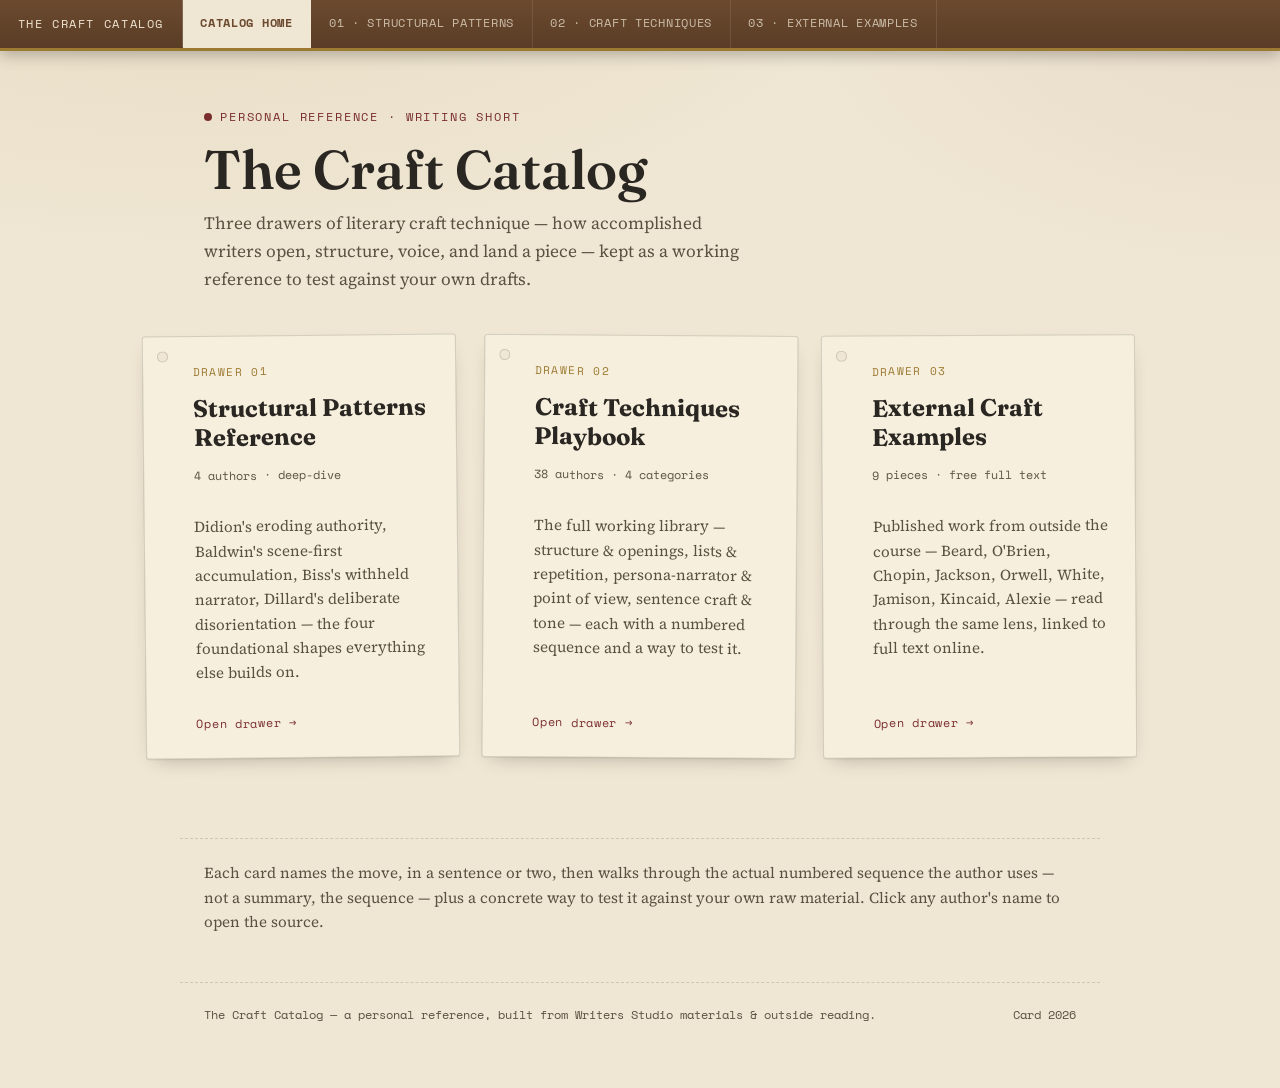
==== craft-catalog/index.html @ d4618dec "Add Octavia Butler entry to Craft Techniques Playbook" ====
<!DOCTYPE html>
<html lang="en">
<head>
<meta charset="UTF-8">
<meta name="viewport" content="width=device-width, initial-scale=1.0">
<title>The Craft Catalog</title>
<meta name="description" content="A personal card-catalog of literary craft technique — structural patterns, a full technique playbook, and outside published examples.">
<link rel="stylesheet" href="styles.css">
</head>
<body>
<a class="skip-link" href="#main">Skip to content</a>
<nav class="rail" aria-label="Site sections">
    <span class="rail-brand">The Craft Catalog</span>
    <div class="rail-tabs">
      <a class="rail-tab" href="index.html" aria-current="page">CATALOG HOME</a>
      <a class="rail-tab" href="structural-patterns.html" >01 · STRUCTURAL PATTERNS</a>
      <a class="rail-tab" href="playbook.html" >02 · CRAFT TECHNIQUES</a>
      <a class="rail-tab" href="external-examples.html" >03 · EXTERNAL EXAMPLES</a>
    </div>
  </nav>
<header class="hero">
  <span class="hero-eyebrow">Personal reference · Writing Short</span>
  <h1>The Craft Catalog</h1>
  <p>Three drawers of literary craft technique — how accomplished writers open, structure, voice, and land a piece — kept as a working reference to test against your own drafts.</p>
</header>
<main id="main">
<section class="catalog" aria-label="Catalog drawers">
  <a class="drawer-card" href="structural-patterns.html">
    <span class="punch" aria-hidden="true"></span>
    <span class="tab-index">DRAWER 01</span>
    <h2>Structural Patterns Reference</h2>
    <span class="count">4 authors · deep-dive</span>
    <p class="desc">Didion's eroding authority, Baldwin's scene-first accumulation, Biss's withheld narrator, Dillard's deliberate disorientation — the four foundational shapes everything else builds on.</p>
    <span class="go">Open drawer →</span>
  </a>
  <a class="drawer-card" href="playbook.html">
    <span class="punch" aria-hidden="true"></span>
    <span class="tab-index">DRAWER 02</span>
    <h2>Craft Techniques Playbook</h2>
    <span class="count">38 authors · 4 categories</span>
    <p class="desc">The full working library — structure &amp; openings, lists &amp; repetition, persona-narrator &amp; point of view, sentence craft &amp; tone — each with a numbered sequence and a way to test it.</p>
    <span class="go">Open drawer →</span>
  </a>
  <a class="drawer-card" href="external-examples.html">
    <span class="punch" aria-hidden="true"></span>
    <span class="tab-index">DRAWER 03</span>
    <h2>External Craft Examples</h2>
    <span class="count">9 pieces · free full text</span>
    <p class="desc">Published work from outside the course — Beard, O'Brien, Chopin, Jackson, Orwell, White, Jamison, Kincaid, Alexie — read through the same lens, linked to full text online.</p>
    <span class="go">Open drawer →</span>
  </a>
</section>
<p class="home-note">Each card names the move, in a sentence or two, then walks through the actual numbered sequence the author uses — not a summary, the sequence — plus a concrete way to test it against your own raw material. Click any author's name to open the source.</p>
</main>
<footer>
    <span>The Craft Catalog — a personal reference, built from Writers Studio materials &amp; outside reading.</span>
    <span>Card 2026</span>
  </footer>
</body>
</html>
---- craft-catalog/styles.css ----
/* ============================================================
   The Craft Catalog — a card-catalog reference for prose technique
   Palette: manila / oak / brass / oxblood — a library archive, not a landing page.
   ============================================================ */

@import url('https://fonts.googleapis.com/css2?family=Fraunces:opsz,wght@9..144,400;9..144,500;9..144,600;9..144,700&family=Source+Serif+4:ital,wght@0,400;0,500;0,600;1,400&family=Space+Mono:wght@400;700&display=swap');

:root{
  --ink:#2A2622;
  --ink-soft:#5B5142;
  --paper:#EFE6D3;
  --paper-deep:#E3D5B8;
  --card:#F6EFDD;
  --oak:#6B4A2F;
  --oak-soft:#B79A78;
  --brass:#9C7A32;
  --ribbon:#7A2E2E;
  --line: rgba(42,38,34,0.16);
  --shadow: 0 1px 0 rgba(42,38,34,0.06), 0 8px 20px -10px rgba(42,38,34,0.35);
  --radius: 3px;
  --display: 'Fraunces', serif;
  --body: 'Source Serif 4', Georgia, serif;
  --mono: 'Space Mono', monospace;
}

*{ box-sizing: border-box; }
html{ scroll-behavior:smooth; }

body{
  margin:0;
  background:
    radial-gradient(1200px 600px at 15% -10%, rgba(156,122,50,0.10), transparent 60%),
    radial-gradient(900px 500px at 100% 0%, rgba(122,46,46,0.06), transparent 55%),
    var(--paper);
  color:var(--ink);
  font-family:var(--body);
  font-size:17px;
  line-height:1.6;
  -webkit-font-smoothing:antialiased;
}

a{ color:inherit; }

.skip-link{
  position:absolute; left:-999px; top:auto;
}
.skip-link:focus{
  left:1rem; top:1rem; background:var(--ink); color:var(--paper);
  padding:.5rem 1rem; z-index:100; border-radius:var(--radius);
}

/* ---------------- Drawer rail (top nav) ---------------- */
.rail{
  position:sticky; top:0; z-index:40;
  display:flex; align-items:center; gap:0;
  background:linear-gradient(180deg, var(--oak) 0%, #5a3d26 100%);
  border-bottom: 3px solid var(--brass);
  box-shadow: 0 4px 14px rgba(0,0,0,0.25);
}
.rail-brand{
  font-family:var(--mono); letter-spacing:.14em; text-transform:uppercase;
  font-size:.72rem; color:var(--paper);
  padding:.9rem 1.1rem; white-space:nowrap;
  border-right:1px solid rgba(255,255,255,0.18);
}
.rail-tabs{ display:flex; overflow-x:auto; }
.rail-tab{
  font-family:var(--mono); font-size:.74rem; letter-spacing:.06em;
  color:rgba(239,230,211,0.75); text-decoration:none;
  padding:.9rem 1.1rem; white-space:nowrap;
  border-right:1px solid rgba(255,255,255,0.10);
  transition: background .15s ease, color .15s ease;
}
.rail-tab:hover{ background:rgba(255,255,255,0.08); color:var(--paper); }
.rail-tab[aria-current="page"]{
  background:var(--paper); color:var(--oak); font-weight:700;
}

/* ---------------- Hero / drawer-label header ---------------- */
.hero{
  max-width:920px; margin:0 auto; padding: 3.2rem 1.5rem 1.6rem;
}
.hero-eyebrow{
  display:inline-flex; align-items:center; gap:.5rem;
  font-family:var(--mono); font-size:.72rem; letter-spacing:.16em; text-transform:uppercase;
  color:var(--ribbon); margin-bottom:.9rem;
}
.hero-eyebrow::before{
  content:""; width:.5rem; height:.5rem; border-radius:50%;
  background:var(--ribbon); display:inline-block;
}
.hero h1{
  font-family:var(--display); font-weight:600; font-optical-sizing:auto;
  font-size:clamp(2.1rem, 5vw, 3.4rem); line-height:1.05; margin:0 0 .8rem;
  color:var(--ink);
}
.hero p{
  max-width:60ch; color:var(--ink-soft); font-size:1.08rem; margin:0;
}
.hero-meta{
  display:flex; flex-wrap:wrap; gap:.6rem 1.4rem; margin-top:1.4rem;
  font-family:var(--mono); font-size:.72rem; color:var(--ink-soft); letter-spacing:.03em;
}
.hero-meta b{ color:var(--ink); }

/* ---------------- Index / landing cards (home page) ---------------- */
.catalog{
  max-width:1040px; margin:1rem auto 5rem; padding:0 1.5rem;
  display:grid; grid-template-columns:repeat(auto-fit, minmax(280px,1fr));
  gap:1.6rem;
}
.drawer-card{
  position:relative;
  background:var(--card);
  border:1px solid var(--line);
  border-radius:var(--radius);
  box-shadow:var(--shadow);
  padding:1.6rem 1.5rem 1.5rem;
  text-decoration:none; color:var(--ink);
  display:flex; flex-direction:column; gap:.9rem;
  transform:rotate(var(--tilt,0deg));
  transition: transform .25s ease, box-shadow .25s ease;
}
.drawer-card:nth-child(1){ --tilt:-0.6deg; }
.drawer-card:nth-child(2){ --tilt:0.4deg; }
.drawer-card:nth-child(3){ --tilt:-0.3deg; }
.drawer-card:hover{ transform:rotate(0deg) translateY(-4px); box-shadow:0 16px 30px -14px rgba(42,38,34,0.45); }
.drawer-card .punch{
  position:absolute; top:.9rem; left:.9rem;
  width:.65rem; height:.65rem; border-radius:50%;
  background:var(--paper); box-shadow:inset 0 0 0 1px var(--line);
}
.drawer-card .tab-index{
  font-family:var(--mono); font-size:.7rem; color:var(--brass); letter-spacing:.12em;
  padding-left:1.6rem;
}
.drawer-card h2{
  font-family:var(--display); font-size:1.5rem; margin:0; padding-left:1.6rem; line-height:1.2;
}
.drawer-card .count{
  font-family:var(--mono); font-size:.74rem; color:var(--ink-soft); padding-left:1.6rem;
}
.drawer-card .desc{
  padding-left:1.6rem; color:var(--ink-soft); font-size:.95rem; flex:1;
}
.drawer-card .go{
  padding-left:1.6rem; font-family:var(--mono); font-size:.74rem; color:var(--ribbon);
  letter-spacing:.06em;
}

.home-note{
  max-width:920px; margin:0 auto 3rem; padding:0 1.5rem;
  color:var(--ink-soft); font-size:.95rem; border-top:1px dashed var(--line); padding-top:1.4rem;
}

/* ---------------- Section headers within a doc page ---------------- */
.section-block{ max-width:920px; margin:0 auto; padding:0 1.5rem; }
.section-header{
  display:flex; align-items:baseline; gap:.8rem;
  margin: 3rem 0 1.4rem;
  padding-bottom:.6rem;
  border-bottom:2px solid var(--oak-soft);
}
.section-header .tag{
  font-family:var(--mono); font-size:.72rem; color:var(--paper);
  background:var(--oak); padding:.28rem .55rem; border-radius:2px;
  letter-spacing:.06em;
}
.section-header h2{
  font-family:var(--display); font-weight:600; font-size:1.6rem; margin:0; color:var(--ink);
}

/* ---------------- Entry card ---------------- */
.entry-card{
  position:relative;
  background:var(--card);
  border:1px solid var(--line);
  border-radius:var(--radius);
  box-shadow:var(--shadow);
  padding:1.7rem 1.7rem 1.5rem 2.5rem;
  margin-bottom:1.6rem;
}
.entry-card::before{
  content:""; position:absolute; top:1.1rem; left:1.1rem;
  width:.6rem; height:.6rem; border-radius:50%;
  background:var(--paper); box-shadow:inset 0 0 0 1px var(--line);
}
.entry-title{
  font-family:var(--display); font-size:1.35rem; font-weight:600; margin:0 0 .15rem;
}
.entry-title a{ color:var(--ribbon); text-decoration-thickness:1px; text-underline-offset:3px; }
.entry-title a:hover{ color:var(--ink); }
.entry-work{ font-style:italic; color:var(--ink-soft); font-weight:400; }
.entry-year{ font-family:var(--mono); font-size:.78rem; color:var(--ink-soft); margin-left:.35rem; }

.entry-meta{
  font-family:var(--mono); font-size:.74rem; color:var(--ink-soft);
  margin:.55rem 0 .9rem; display:flex; flex-wrap:wrap; gap:.35rem 1.2rem;
}
.entry-meta b{ color:var(--oak); text-transform:uppercase; letter-spacing:.04em; font-weight:700; }

.entry-move{
  font-weight:600; color:var(--ink); margin:0 0 .8rem; font-size:1.02rem;
}

.entry-steps{ margin:0 0 1rem; padding:0; list-style:none; counter-reset:step; }
.entry-steps li{
  counter-increment:step;
  position:relative; padding-left:2.1rem; margin-bottom:.5rem;
  font-size:.97rem; color:var(--ink);
}
.entry-steps li::before{
  content:counter(step);
  position:absolute; left:0; top:.05em;
  font-family:var(--mono); font-size:.72rem; font-weight:700; color:var(--paper);
  background:var(--brass); width:1.4rem; height:1.4rem; border-radius:50%;
  display:flex; align-items:center; justify-content:center;
}

.entry-try{
  border-left:3px solid var(--ribbon);
  background:rgba(122,46,46,0.06);
  padding:.7rem .9rem; border-radius:0 var(--radius) var(--radius) 0;
  font-size:.94rem; color:var(--ink);
}
.entry-try b{ color:var(--ribbon); font-family:var(--mono); font-size:.76rem; letter-spacing:.04em; text-transform:uppercase; }

/* ---------------- Footer ---------------- */
footer{
  max-width:920px; margin:2rem auto 4rem; padding:1.4rem 1.5rem 0;
  border-top:1px dashed var(--line);
  font-family:var(--mono); font-size:.72rem; color:var(--ink-soft);
  display:flex; justify-content:space-between; flex-wrap:wrap; gap:.6rem;
}

@media (max-width:640px){
  .entry-card{ padding:1.5rem 1.2rem 1.3rem 2.1rem; }
  .rail-brand{ display:none; }
}

@media (prefers-reduced-motion: reduce){
  *{ transition:none !important; scroll-behavior:auto !important; }
}
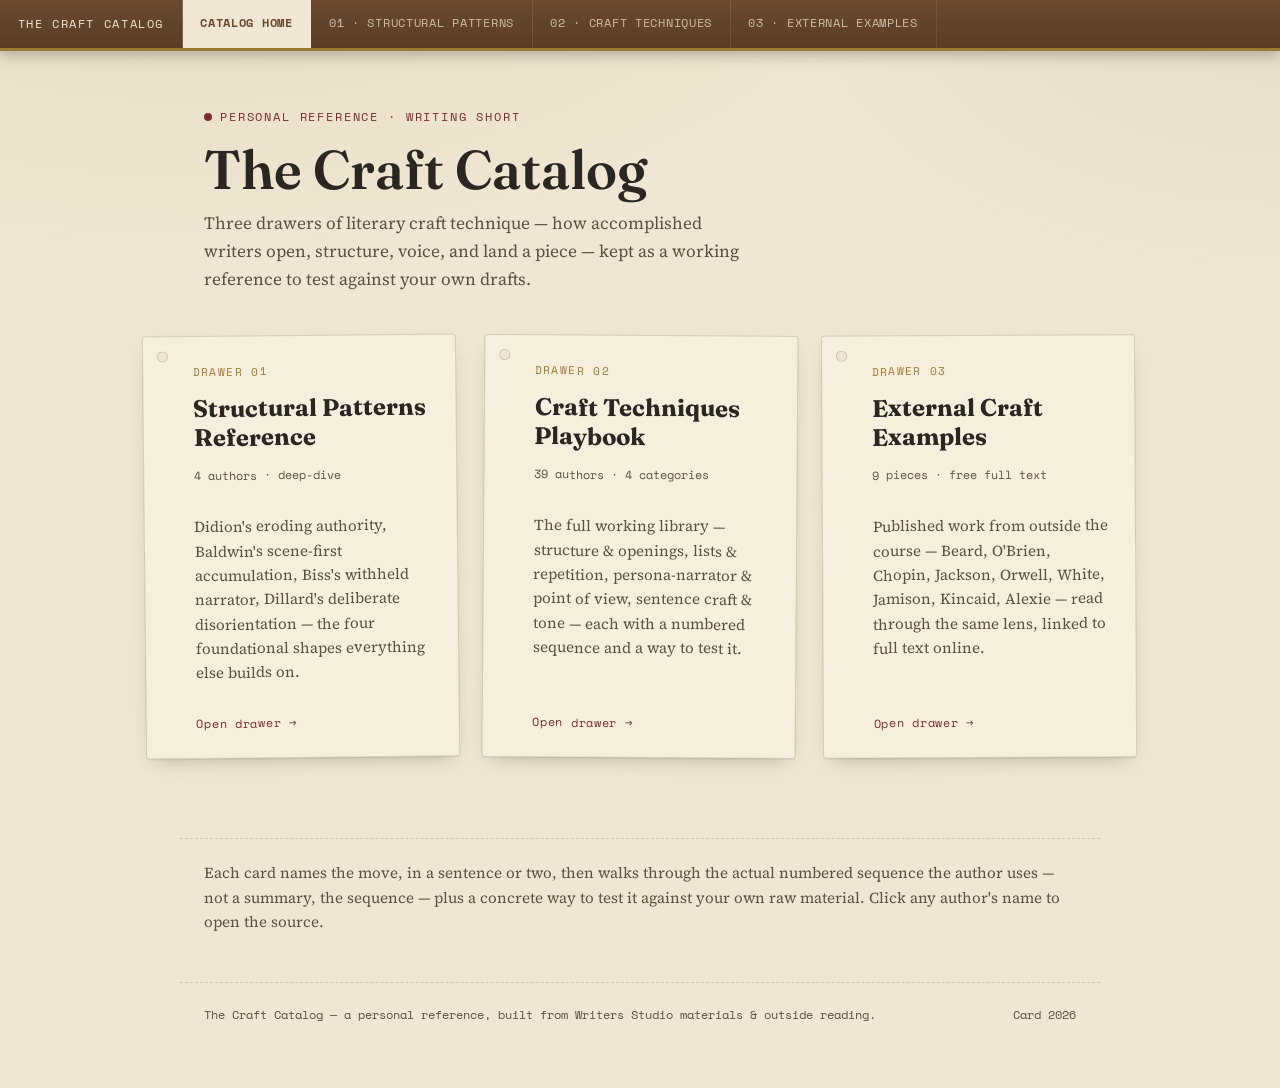
==== commit c2bb7fd0: "Add Octavia Butler self-affirmation entry to Craft Techniques Playbook" ====
--- a/craft-catalog/index.html
+++ b/craft-catalog/index.html
@@ -37,7 +37,7 @@
     <span class="punch" aria-hidden="true"></span>
     <span class="tab-index">DRAWER 02</span>
     <h2>Craft Techniques Playbook</h2>
-    <span class="count">38 authors · 4 categories</span>
+    <span class="count">39 authors · 4 categories</span>
     <p class="desc">The full working library — structure &amp; openings, lists &amp; repetition, persona-narrator &amp; point of view, sentence craft &amp; tone — each with a numbered sequence and a way to test it.</p>
     <span class="go">Open drawer →</span>
   </a>
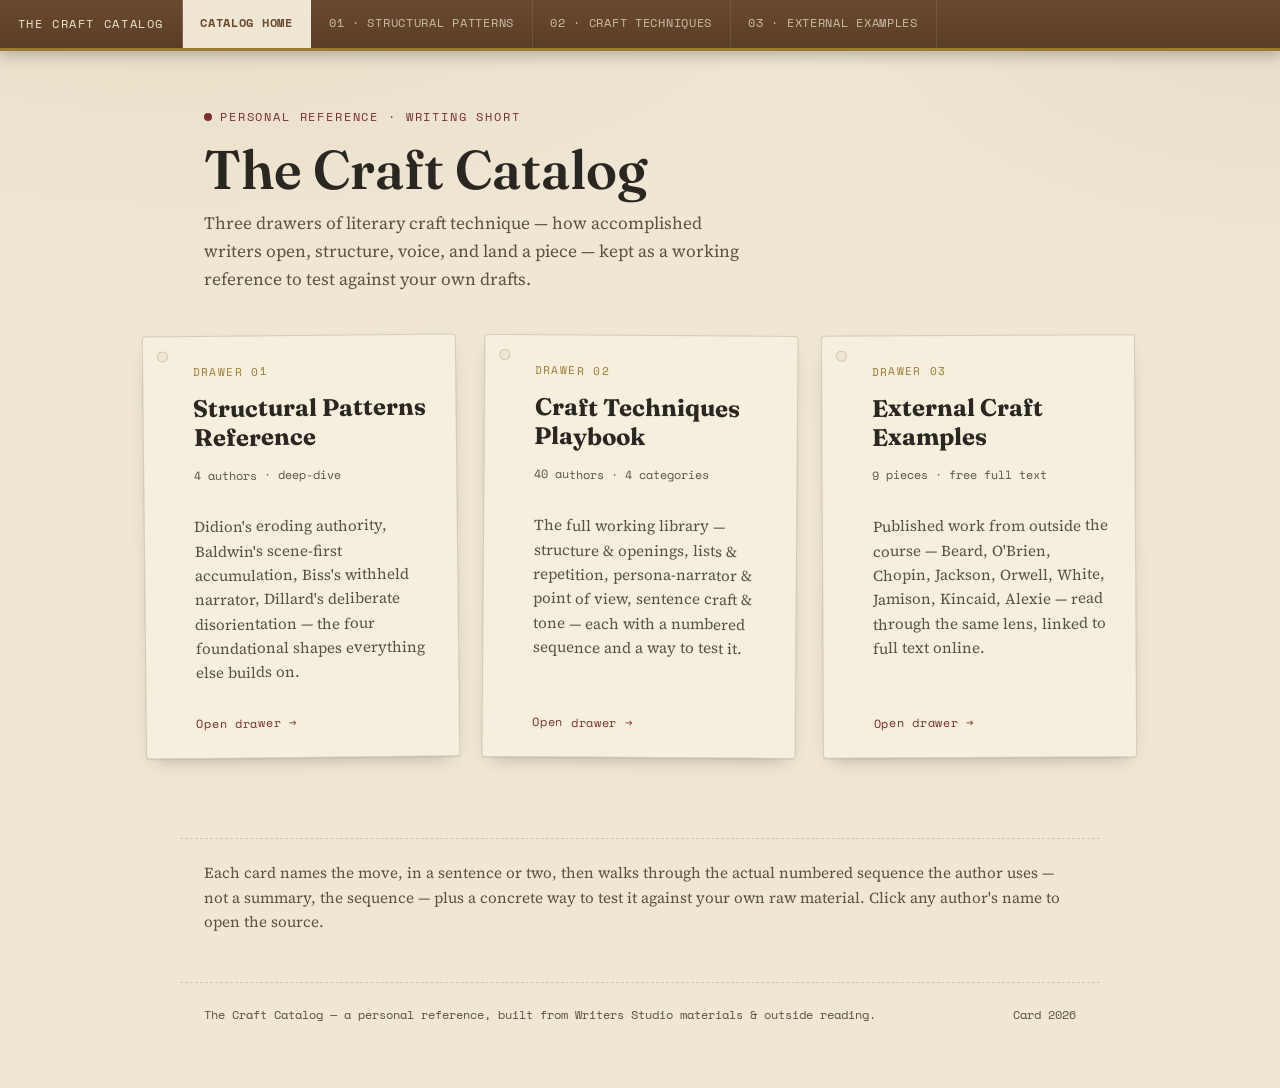
==== commit 93f259d2: "Add Anne Lamott entry to Craft Techniques Playbook" ====
--- a/craft-catalog/index.html
+++ b/craft-catalog/index.html
@@ -37,7 +37,7 @@
     <span class="punch" aria-hidden="true"></span>
     <span class="tab-index">DRAWER 02</span>
     <h2>Craft Techniques Playbook</h2>
-    <span class="count">39 authors · 4 categories</span>
+    <span class="count">40 authors · 4 categories</span>
     <p class="desc">The full working library — structure &amp; openings, lists &amp; repetition, persona-narrator &amp; point of view, sentence craft &amp; tone — each with a numbered sequence and a way to test it.</p>
     <span class="go">Open drawer →</span>
   </a>
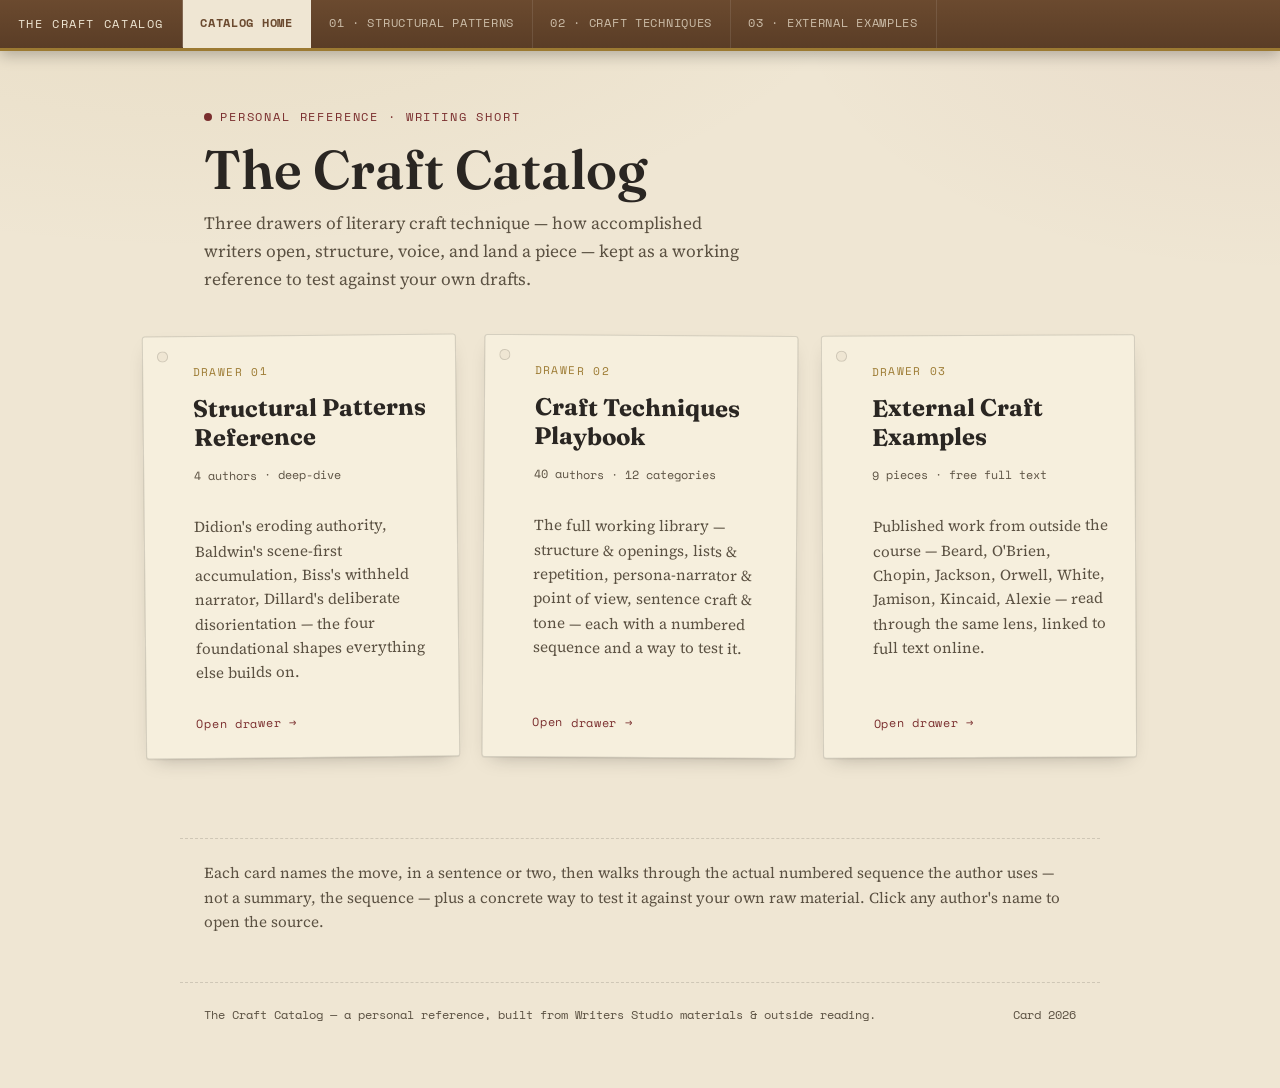
==== commit 77234123: "Reorganize Craft Techniques Playbook into 12 collapsible sections" ====
--- a/craft-catalog/index.html
+++ b/craft-catalog/index.html
@@ -37,7 +37,7 @@
     <span class="punch" aria-hidden="true"></span>
     <span class="tab-index">DRAWER 02</span>
     <h2>Craft Techniques Playbook</h2>
-    <span class="count">40 authors · 4 categories</span>
+    <span class="count">40 authors · 12 categories</span>
     <p class="desc">The full working library — structure &amp; openings, lists &amp; repetition, persona-narrator &amp; point of view, sentence craft &amp; tone — each with a numbered sequence and a way to test it.</p>
     <span class="go">Open drawer →</span>
   </a>
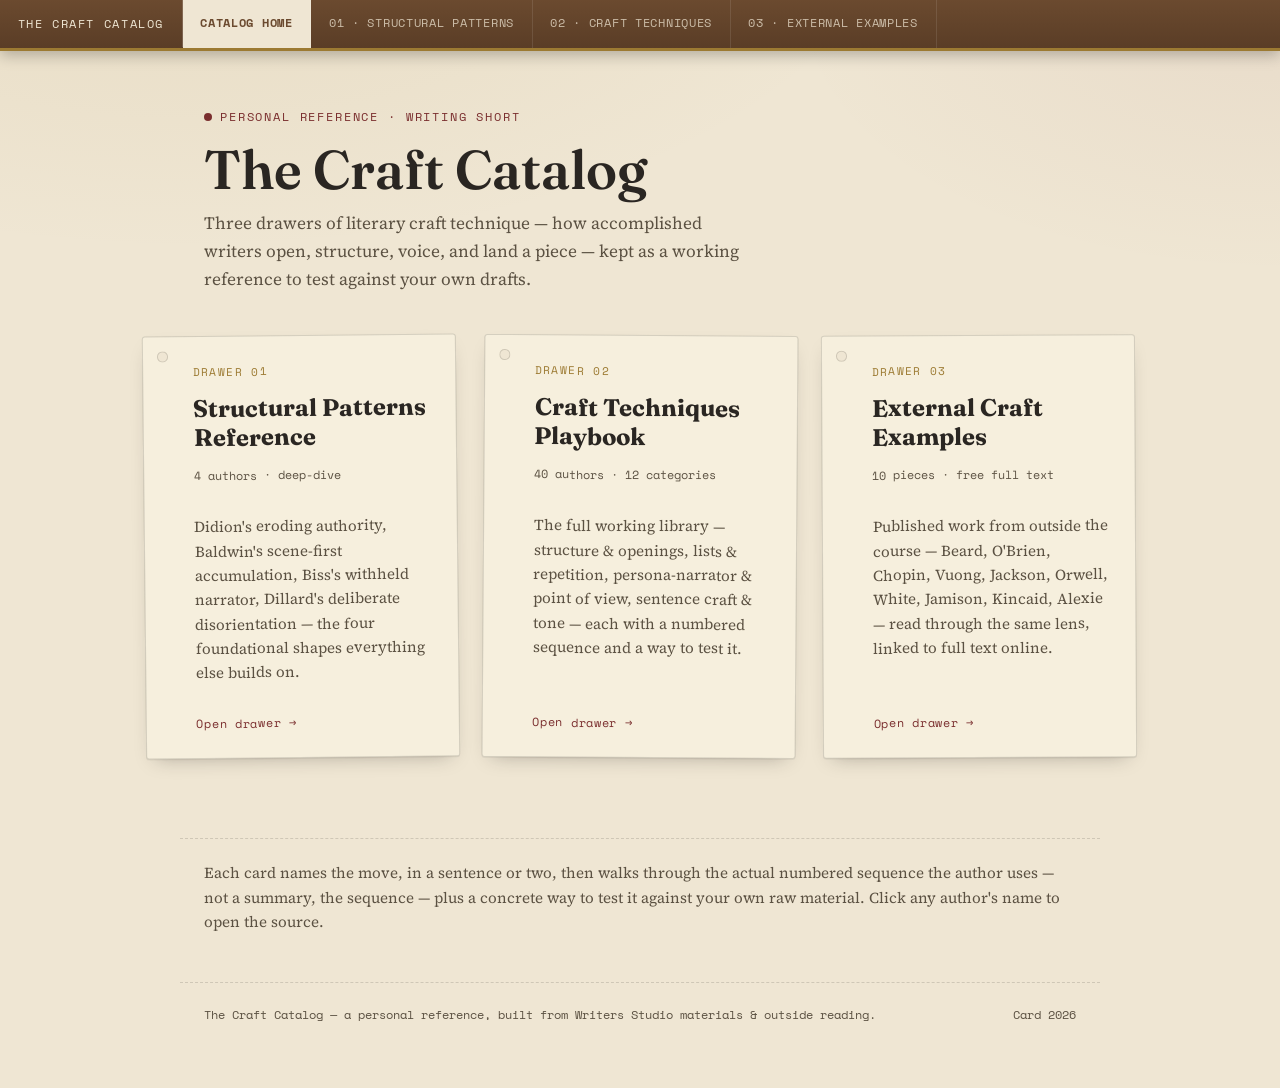
==== commit 52203da0: "Add Ocean Vuong hermit crab essay entry to External Craft Examples" ====
--- a/craft-catalog/index.html
+++ b/craft-catalog/index.html
@@ -45,8 +45,8 @@
     <span class="punch" aria-hidden="true"></span>
     <span class="tab-index">DRAWER 03</span>
     <h2>External Craft Examples</h2>
-    <span class="count">9 pieces · free full text</span>
-    <p class="desc">Published work from outside the course — Beard, O'Brien, Chopin, Jackson, Orwell, White, Jamison, Kincaid, Alexie — read through the same lens, linked to full text online.</p>
+    <span class="count">10 pieces · free full text</span>
+    <p class="desc">Published work from outside the course — Beard, O'Brien, Chopin, Vuong, Jackson, Orwell, White, Jamison, Kincaid, Alexie — read through the same lens, linked to full text online.</p>
     <span class="go">Open drawer →</span>
   </a>
 </section>
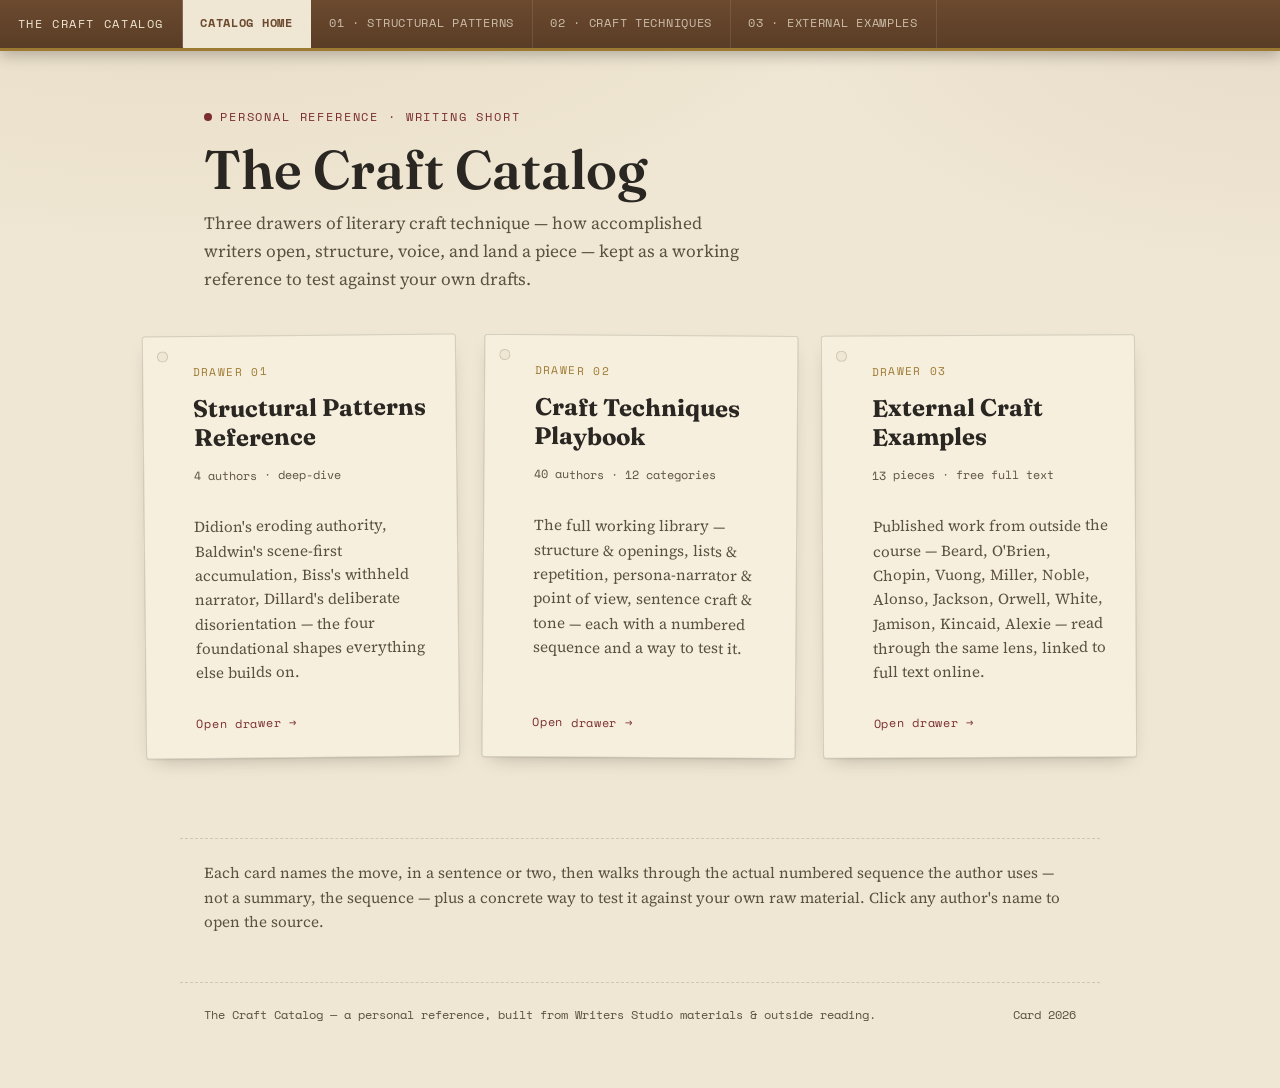
==== commit f3c7d4af: "Add three more hermit crab essay examples (Miller, Noble, Alonso)" ====
--- a/craft-catalog/index.html
+++ b/craft-catalog/index.html
@@ -45,8 +45,8 @@
     <span class="punch" aria-hidden="true"></span>
     <span class="tab-index">DRAWER 03</span>
     <h2>External Craft Examples</h2>
-    <span class="count">10 pieces · free full text</span>
-    <p class="desc">Published work from outside the course — Beard, O'Brien, Chopin, Vuong, Jackson, Orwell, White, Jamison, Kincaid, Alexie — read through the same lens, linked to full text online.</p>
+    <span class="count">13 pieces · free full text</span>
+    <p class="desc">Published work from outside the course — Beard, O'Brien, Chopin, Vuong, Miller, Noble, Alonso, Jackson, Orwell, White, Jamison, Kincaid, Alexie — read through the same lens, linked to full text online.</p>
     <span class="go">Open drawer →</span>
   </a>
 </section>
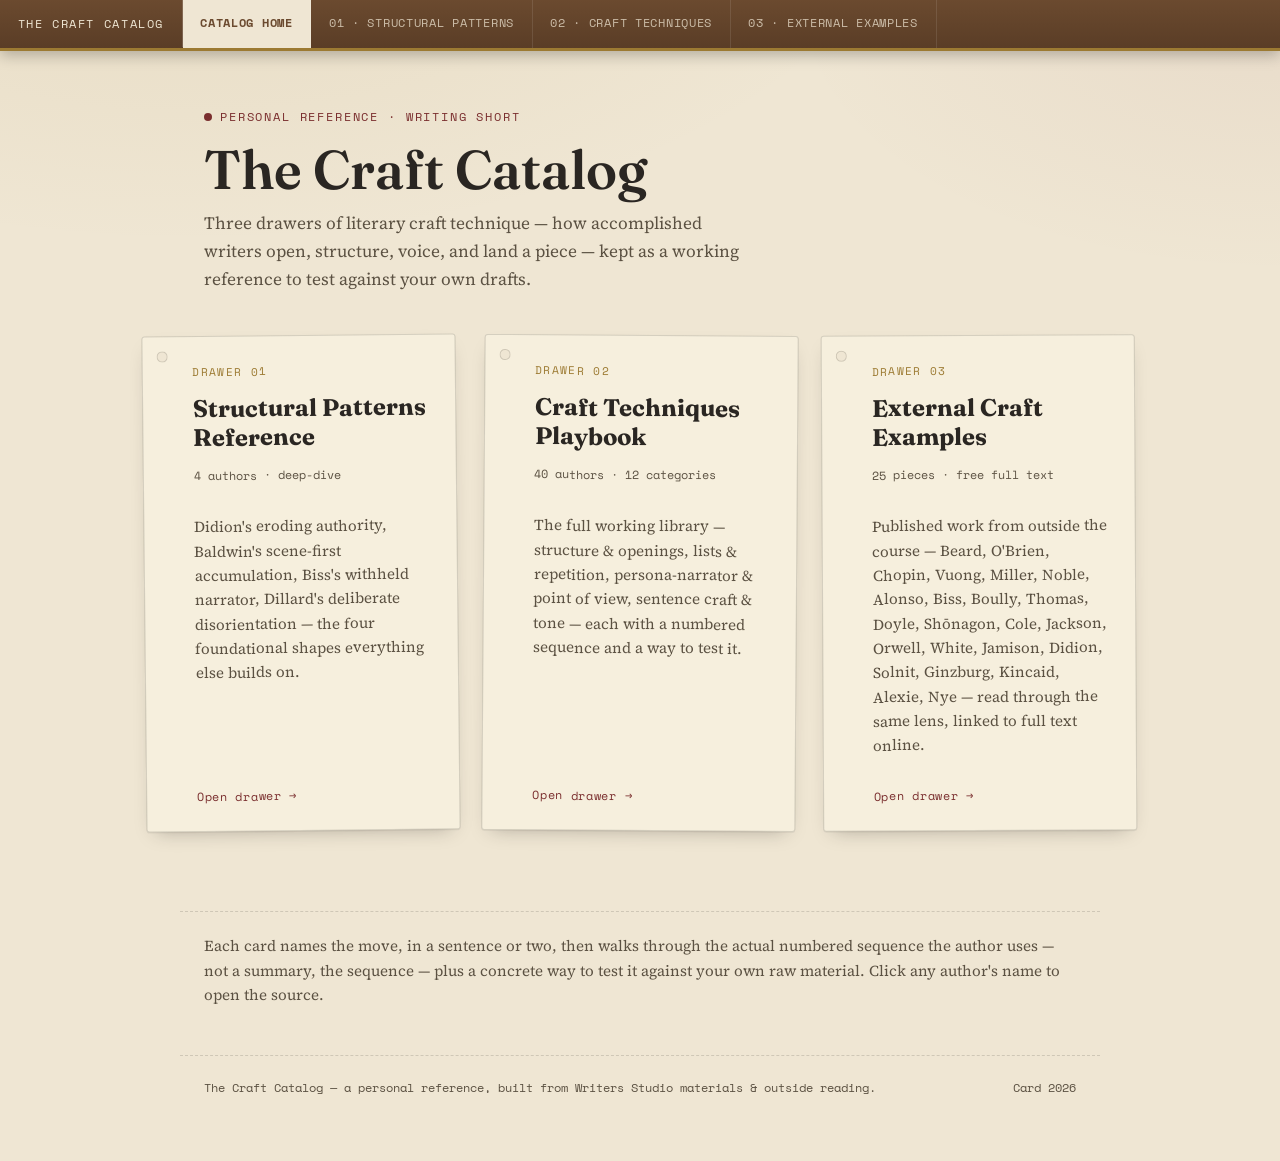
==== commit d4612567: "Drawer 03: add 12 external examples (Biss, Boully, Thomas, Doyle, Shonagon, Cole, Didion, Solnit, Gi" ====
--- a/craft-catalog/index.html
+++ b/craft-catalog/index.html
@@ -45,8 +45,8 @@
     <span class="punch" aria-hidden="true"></span>
     <span class="tab-index">DRAWER 03</span>
     <h2>External Craft Examples</h2>
-    <span class="count">13 pieces · free full text</span>
-    <p class="desc">Published work from outside the course — Beard, O'Brien, Chopin, Vuong, Miller, Noble, Alonso, Jackson, Orwell, White, Jamison, Kincaid, Alexie — read through the same lens, linked to full text online.</p>
+    <span class="count">25 pieces · free full text</span>
+    <p class="desc">Published work from outside the course — Beard, O'Brien, Chopin, Vuong, Miller, Noble, Alonso, Biss, Boully, Thomas, Doyle, Shōnagon, Cole, Jackson, Orwell, White, Jamison, Didion, Solnit, Ginzburg, Kincaid, Alexie, Nye — read through the same lens, linked to full text online.</p>
     <span class="go">Open drawer →</span>
   </a>
 </section>
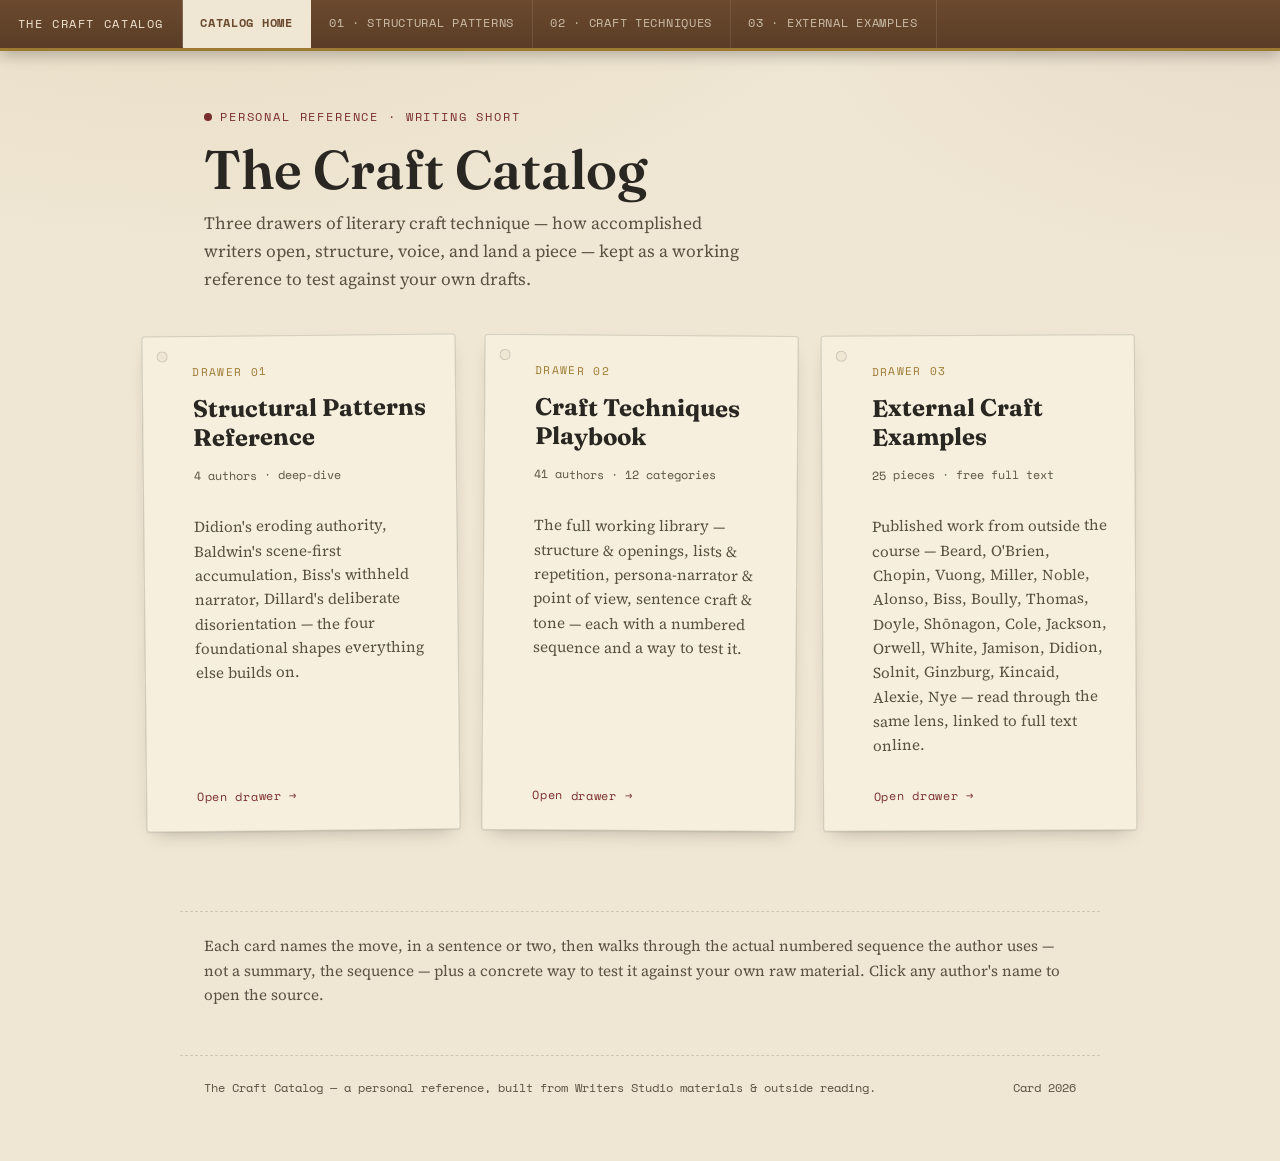
==== commit 81d74d5a: "Playbook: add Malcolm Gladwell Co-Authored-By: Claude Opus 5.5 <noreply@anthropic.com> Claude-Sessio" ====
--- a/craft-catalog/index.html
+++ b/craft-catalog/index.html
@@ -37,7 +37,7 @@
     <span class="punch" aria-hidden="true"></span>
     <span class="tab-index">DRAWER 02</span>
     <h2>Craft Techniques Playbook</h2>
-    <span class="count">40 authors · 12 categories</span>
+    <span class="count">41 authors · 12 categories</span>
     <p class="desc">The full working library — structure &amp; openings, lists &amp; repetition, persona-narrator &amp; point of view, sentence craft &amp; tone — each with a numbered sequence and a way to test it.</p>
     <span class="go">Open drawer →</span>
   </a>
